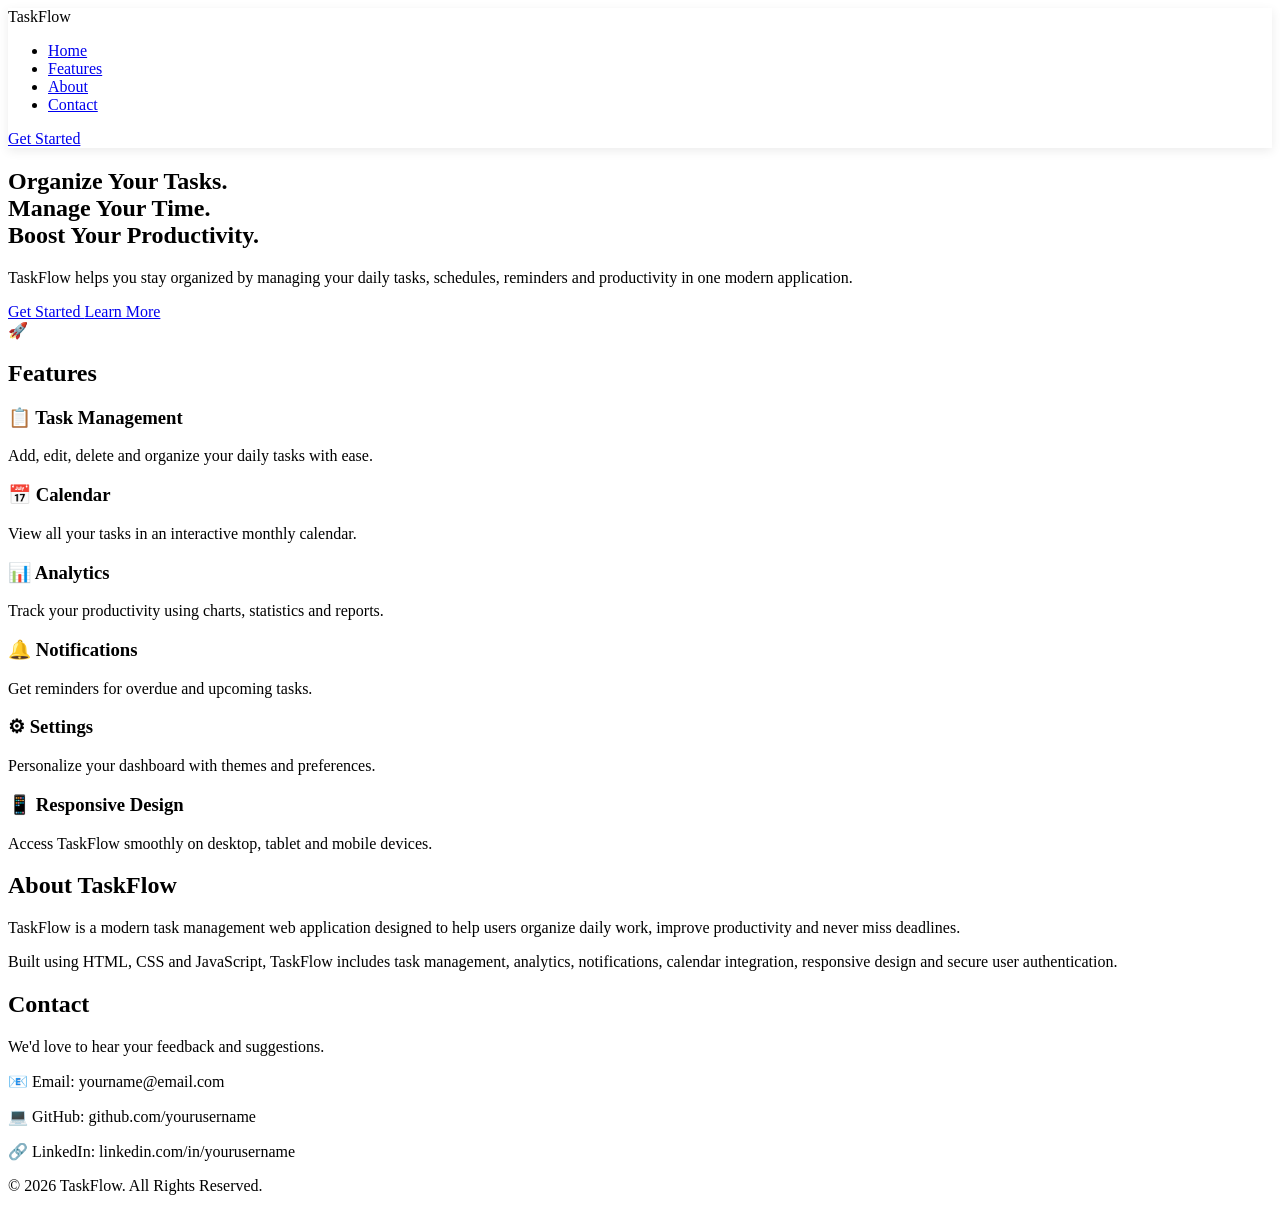
==== index.html @ 1ee9236d "Initial TaskFlow frontend" ====
<!DOCTYPE html>
<html lang="en">

<head>

    <meta charset="UTF-8">
    <meta name="viewport" content="width=device-width, initial-scale=1.0">

    <title>TaskFlow | Smart Task Management</title>

    <!-- Google Font -->
    <link href="https://fonts.googleapis.com/css2?family=Poppins:wght@300;400;500;600;700&display=swap" rel="stylesheet">

    <!-- CSS -->
    <link rel="stylesheet" href="css/style.css">

</head>

<body>

    <!-- ===========================
         NAVBAR
    ============================ -->

    <nav>

        <div class="logo">TaskFlow</div>

        <ul class="nav-links">

            <li><a href="#home">Home</a></li>

            <li><a href="#features">Features</a></li>

            <li><a href="#about">About</a></li>

            <li><a href="#contact">Contact</a></li>

        </ul>

        <a href="login.html" class="btn">
            Get Started
        </a>

    </nav>

    <!-- ===========================
         HERO SECTION
    ============================ -->

    <section id="home" class="hero">

        <div class="hero-content">

            <h1>

                Organize Your Tasks.<br>

                Manage Your Time.<br>

                Boost Your Productivity.

            </h1>

            <p>

                TaskFlow helps you stay organized by managing
                your daily tasks, schedules, reminders and
                productivity in one modern application.

            </p>

            <div class="hero-buttons">

                <a href="login.html" class="primary-btn">

                    Get Started

                </a>

                <a href="#features" class="secondary-btn">

                    Learn More

                </a>

            </div>

        </div>

        <div class="hero-placeholder">

            🚀

        </div>

    </section>

    <!-- ===========================
         FEATURES
    ============================ -->

    <section id="features" class="features">

        <h2>Features</h2>

        <div class="feature-container">

            <div class="feature-card">

                <h3>📋 Task Management</h3>

                <p>

                    Add, edit, delete and organize your daily
                    tasks with ease.

                </p>

            </div>

            <div class="feature-card">

                <h3>📅 Calendar</h3>

                <p>

                    View all your tasks in an interactive
                    monthly calendar.

                </p>

            </div>

            <div class="feature-card">

                <h3>📊 Analytics</h3>

                <p>

                    Track your productivity using charts,
                    statistics and reports.

                </p>

            </div>

            <div class="feature-card">

                <h3>🔔 Notifications</h3>

                <p>

                    Get reminders for overdue and upcoming
                    tasks.

                </p>

            </div>

            <div class="feature-card">

                <h3>⚙ Settings</h3>

                <p>

                    Personalize your dashboard with themes
                    and preferences.

                </p>

            </div>

            <div class="feature-card">

                <h3>📱 Responsive Design</h3>

                <p>

                    Access TaskFlow smoothly on desktop,
                    tablet and mobile devices.

                </p>

            </div>

        </div>

    </section>

    <!-- ===========================
         ABOUT
    ============================ -->

    <section id="about" class="about">

        <h2>About TaskFlow</h2>

        <p>

            TaskFlow is a modern task management web application
            designed to help users organize daily work,
            improve productivity and never miss deadlines.

        </p>

        <p>

            Built using HTML, CSS and JavaScript, TaskFlow
            includes task management, analytics, notifications,
            calendar integration, responsive design and secure
            user authentication.

        </p>

    </section>

    <!-- ===========================
         CONTACT
    ============================ -->

    <section id="contact" class="contact">

        <h2>Contact</h2>

        <p>

            We'd love to hear your feedback and suggestions.

        </p>

        <p>

            📧 Email:
            yourname@email.com

        </p>

        <p>

            💻 GitHub:
            github.com/yourusername

        </p>

        <p>

            🔗 LinkedIn:
            linkedin.com/in/yourusername

        </p>

    </section>

    <!-- ===========================
         FOOTER
    ============================ -->

    <footer>

        <p>

            © 2026 TaskFlow. All Rights Reserved.

        </p>

    </footer>
<script src="js/script.js"></script>
</body>

</html>
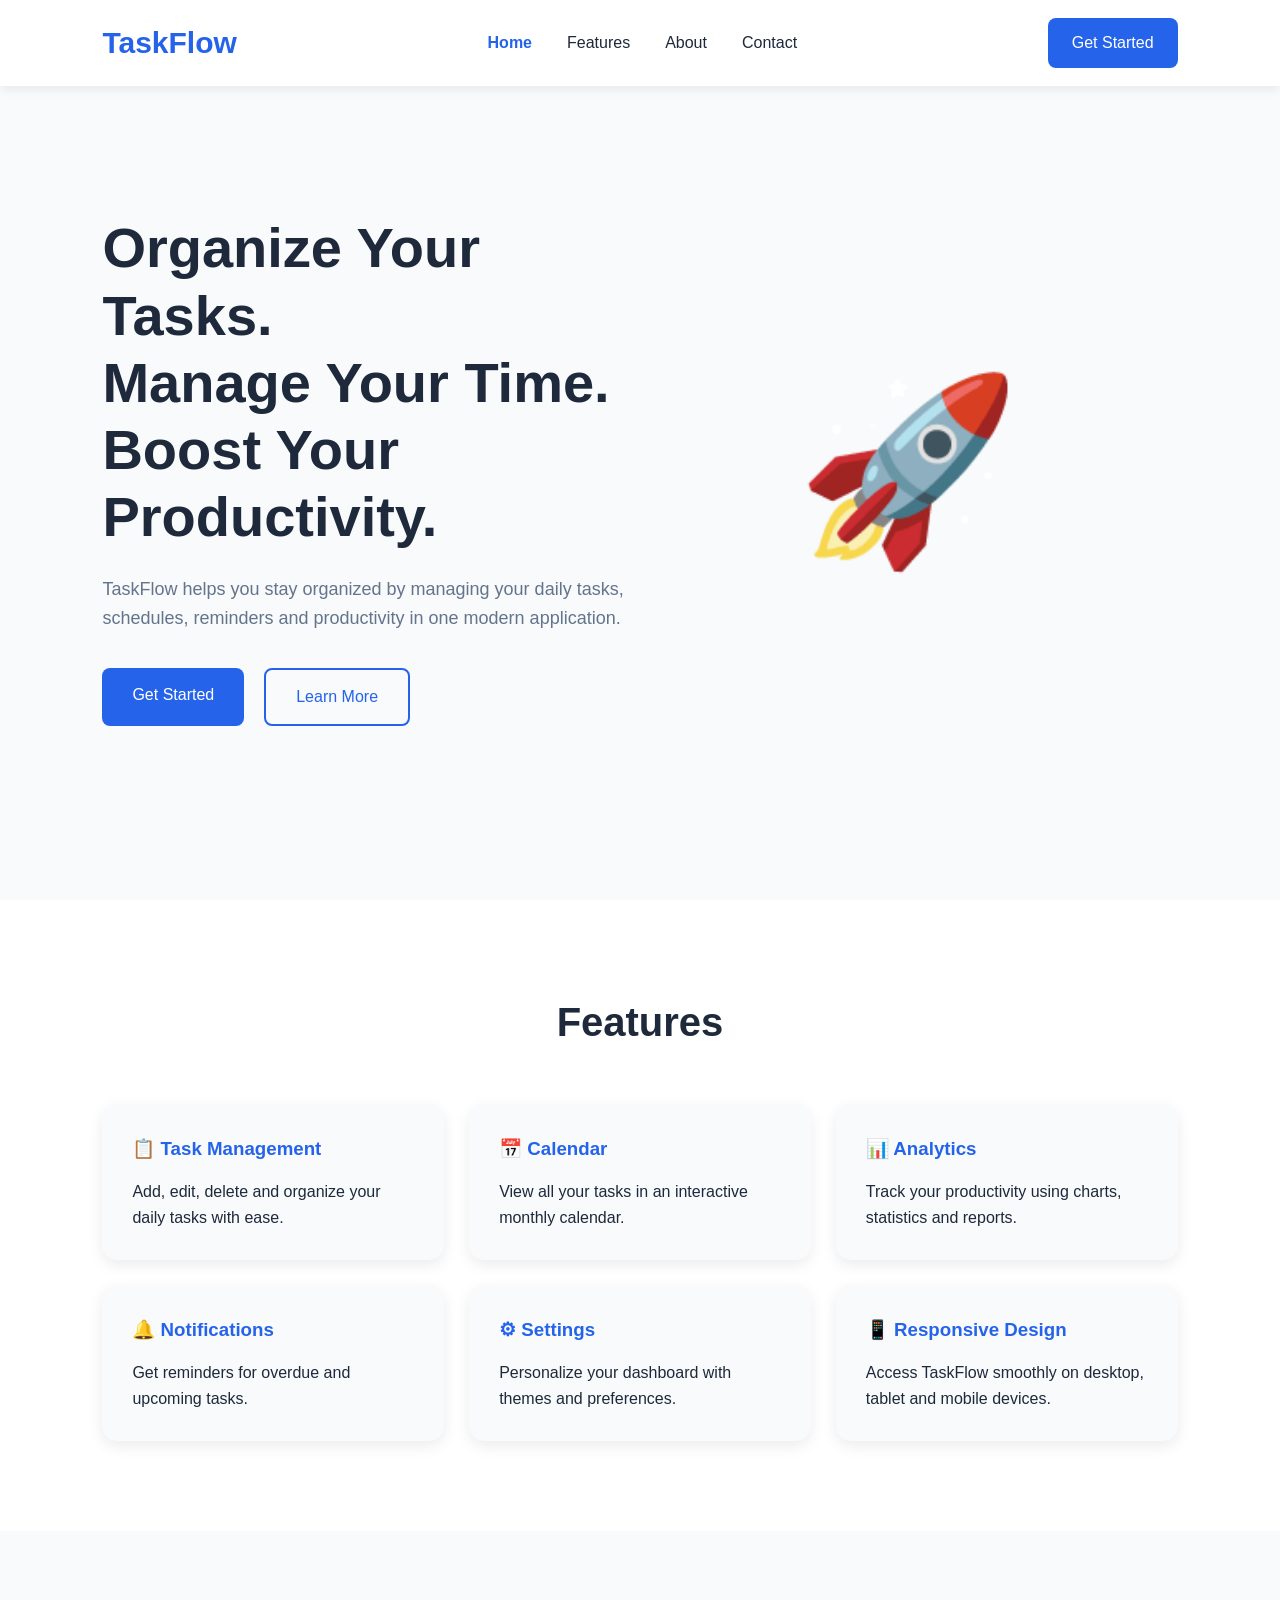
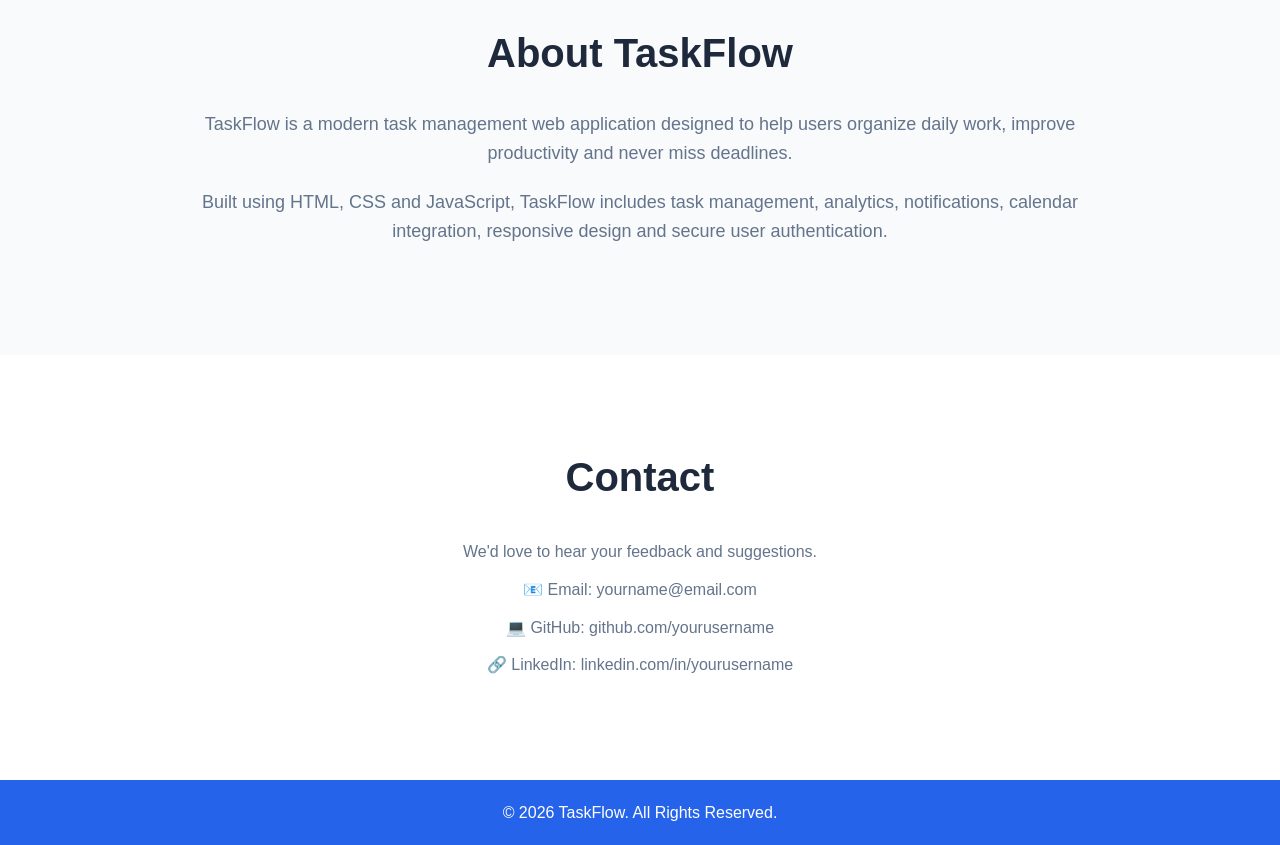
==== commit 26236d68: "Fix CSS folder path" ====
--- a/index.html
+++ b/index.html
@@ -12,7 +12,7 @@
     <link href="https://fonts.googleapis.com/css2?family=Poppins:wght@300;400;500;600;700&display=swap" rel="stylesheet">
 
     <!-- CSS -->
-    <link rel="stylesheet" href="css/style.css">
+    <link rel="stylesheet" href="CSS/style.css">
 
 </head>
 
--- a/CSS/style.css
+++ b/CSS/style.css
@@ -0,0 +1,426 @@
+/* ===========================
+   RESET
+=========================== */
+
+*{
+    margin:0;
+    padding:0;
+    box-sizing:border-box;
+}
+
+html{
+    scroll-behavior:smooth;
+}
+
+body{
+    font-family:'Poppins',sans-serif;
+    background:#F8FAFC;
+    color:#1E293B;
+    line-height:1.6;
+}
+
+/* ===========================
+   NAVBAR
+=========================== */
+
+nav{
+
+    position:fixed;
+    top:0;
+    left:0;
+    width:100%;
+
+    background:white;
+
+    display:flex;
+    justify-content:space-between;
+    align-items:center;
+
+    padding:18px 8%;
+
+    box-shadow:0 3px 10px rgba(0,0,0,.08);
+
+    z-index:1000;
+
+}
+
+.logo{
+
+    font-size:30px;
+    font-weight:700;
+    color:#2563EB;
+
+}
+
+.nav-links{
+
+    display:flex;
+    list-style:none;
+    gap:35px;
+
+}
+
+.nav-links a{
+
+    text-decoration:none;
+    color:#1E293B;
+    font-weight:500;
+    transition:.3s;
+
+}
+
+.nav-links a:hover{
+
+    color:#2563EB;
+
+}
+
+.btn{
+
+    text-decoration:none;
+    background:#2563EB;
+    color:white;
+
+    padding:12px 24px;
+
+    border-radius:8px;
+
+    transition:.3s;
+
+}
+
+.btn:hover{
+
+    background:#1D4ED8;
+
+}
+
+/* ===========================
+   HERO
+=========================== */
+
+.hero{
+
+    min-height:100vh;
+
+    display:flex;
+    justify-content:space-between;
+    align-items:center;
+
+    padding:120px 8% 80px;
+
+}
+
+.hero-content{
+
+    flex:1;
+
+}
+
+.hero-content h1{
+
+    font-size:56px;
+    line-height:1.2;
+    margin-bottom:25px;
+
+}
+
+.hero-content p{
+
+    color:#64748B;
+    font-size:18px;
+    max-width:600px;
+
+    margin-bottom:35px;
+
+}
+
+.hero-buttons{
+
+    display:flex;
+    gap:20px;
+
+}
+
+.primary-btn{
+
+    text-decoration:none;
+
+    background:#2563EB;
+    color:white;
+
+    padding:14px 30px;
+
+    border-radius:8px;
+
+    transition:.3s;
+
+}
+
+.primary-btn:hover{
+
+    background:#1D4ED8;
+
+}
+
+.secondary-btn{
+
+    text-decoration:none;
+
+    border:2px solid #2563EB;
+
+    color:#2563EB;
+
+    padding:14px 30px;
+
+    border-radius:8px;
+
+    transition:.3s;
+
+}
+
+.secondary-btn:hover{
+
+    background:#2563EB;
+    color:white;
+
+}
+
+.hero-placeholder{
+
+    flex:1;
+
+    display:flex;
+    justify-content:center;
+    align-items:center;
+
+    font-size:180px;
+
+}
+
+/* ===========================
+   FEATURES
+=========================== */
+
+.features{
+
+    padding:90px 8%;
+
+    background:white;
+
+}
+
+.features h2{
+
+    text-align:center;
+    font-size:40px;
+
+    margin-bottom:50px;
+
+}
+
+.feature-container{
+
+    display:grid;
+
+    grid-template-columns:repeat(auto-fit,minmax(280px,1fr));
+
+    gap:25px;
+
+}
+
+.feature-card{
+
+    background:#F8FAFC;
+
+    padding:30px;
+
+    border-radius:15px;
+
+    box-shadow:0 5px 15px rgba(0,0,0,.08);
+
+    transition:.3s;
+
+}
+
+.feature-card:hover{
+
+    transform:translateY(-8px);
+
+}
+
+.feature-card h3{
+
+    margin-bottom:15px;
+
+    color:#2563EB;
+
+}
+
+/* ===========================
+   ABOUT
+=========================== */
+
+.about{
+
+    padding:90px 8%;
+
+    text-align:center;
+
+}
+
+.about h2{
+
+    font-size:40px;
+
+    margin-bottom:25px;
+
+}
+
+.about p{
+
+    max-width:900px;
+
+    margin:20px auto;
+
+    color:#64748B;
+
+    font-size:18px;
+
+}
+
+/* ===========================
+   CONTACT
+=========================== */
+
+.contact{
+
+    padding:90px 8%;
+
+    background:white;
+
+    text-align:center;
+
+}
+
+.contact h2{
+
+    font-size:40px;
+
+    margin-bottom:30px;
+
+}
+
+.contact p{
+
+    margin:12px 0;
+
+    color:#64748B;
+
+}
+
+/* ===========================
+   FOOTER
+=========================== */
+
+footer{
+
+    background:#2563EB;
+
+    color:white;
+
+    text-align:center;
+
+    padding:20px;
+
+}
+
+/* ===========================
+   RESPONSIVE
+=========================== */
+
+@media(max-width:900px){
+
+    nav{
+
+        flex-direction:column;
+
+        gap:15px;
+
+    }
+
+    .hero{
+
+        flex-direction:column;
+
+        text-align:center;
+
+    }
+
+    .hero-content h1{
+
+        font-size:42px;
+
+    }
+
+    .hero-buttons{
+
+        justify-content:center;
+
+        flex-wrap:wrap;
+
+    }
+
+    .hero-placeholder{
+
+        font-size:120px;
+
+        margin-top:40px;
+
+    }
+
+}
+
+@media(max-width:600px){
+
+    .nav-links{
+
+        flex-wrap:wrap;
+
+        justify-content:center;
+
+        gap:15px;
+
+    }
+
+    .hero-content h1{
+
+        font-size:34px;
+
+    }
+
+    .features h2,
+    .about h2,
+    .contact h2{
+
+        font-size:30px;
+
+    }
+
+}
+/* Active Navigation */
+
+.nav-links a.active{
+
+    color:#2563EB;
+    font-weight:600;
+
+}
+
+/* Button Animation */
+
+.primary-btn{
+
+    transition:.3s;
+
+}
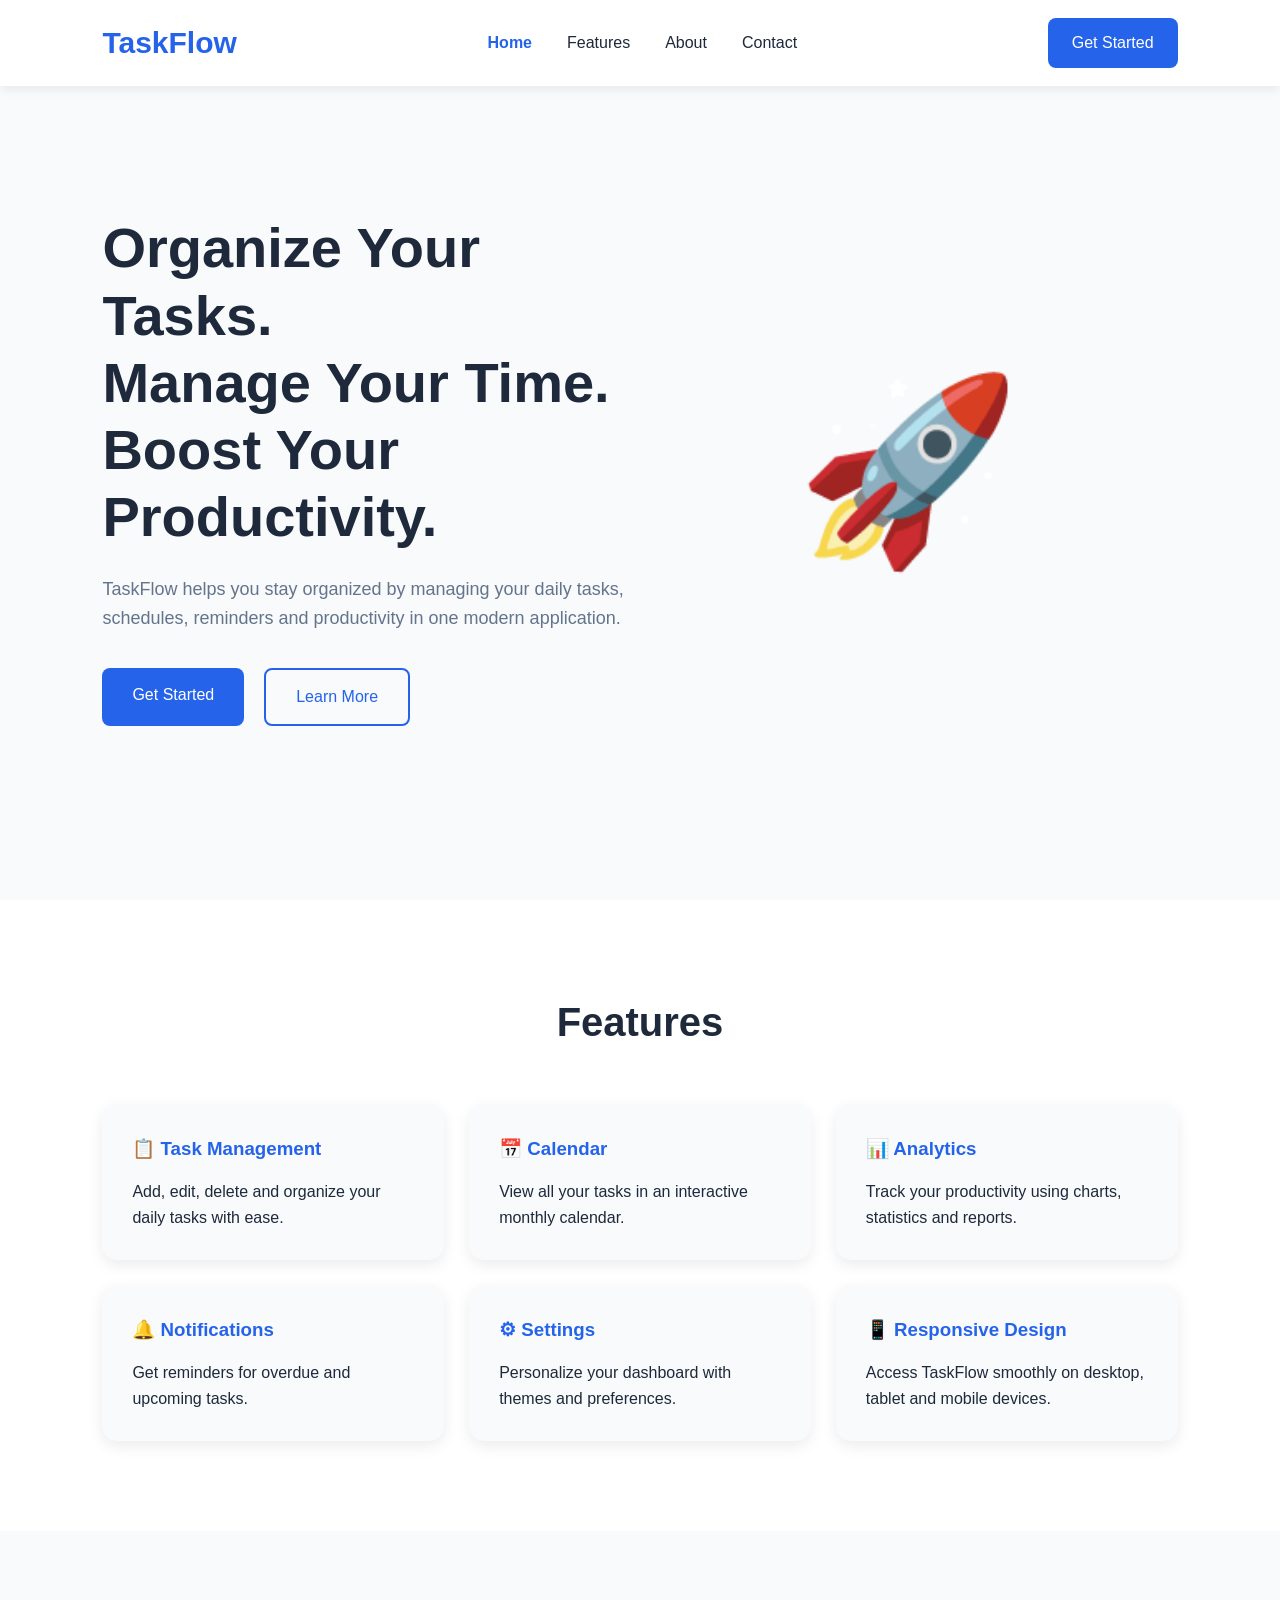
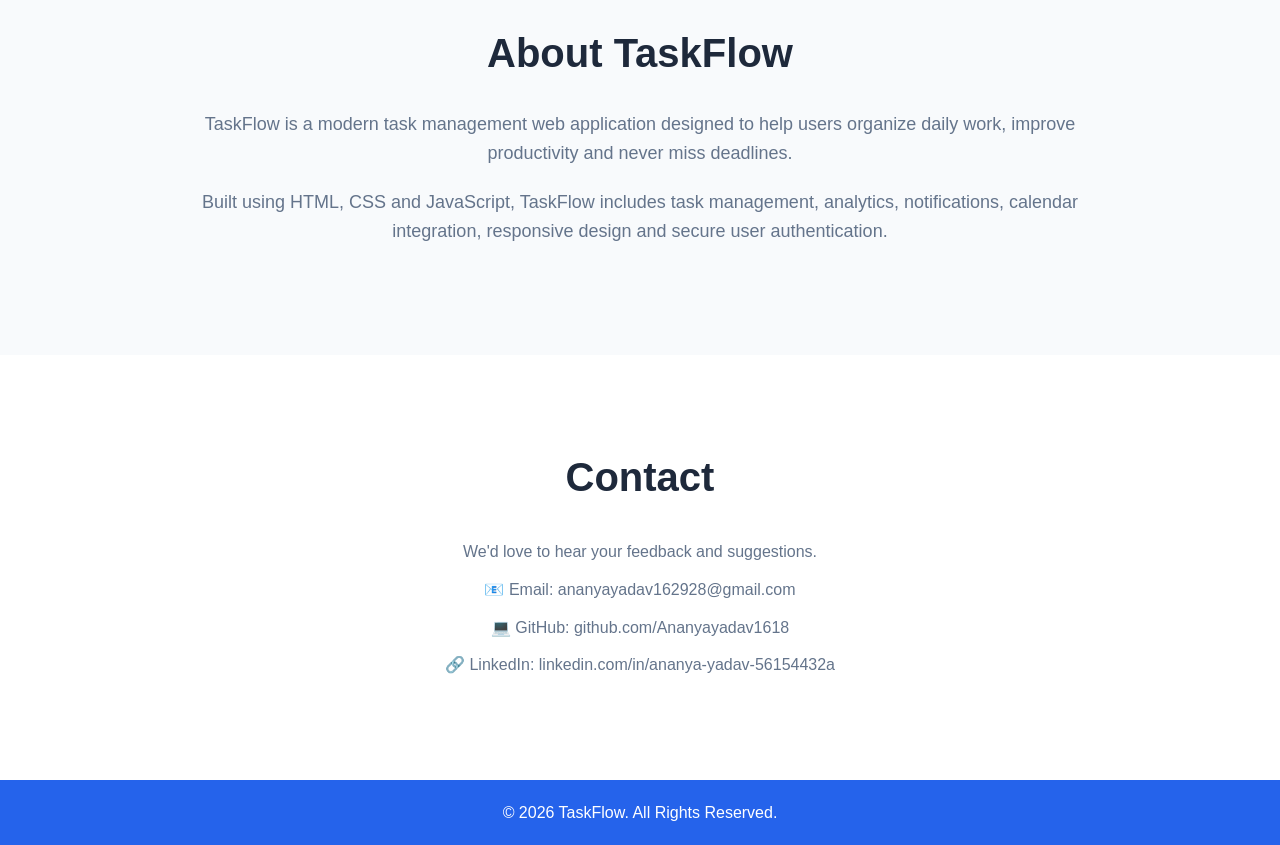
==== commit 452249ea: "Update contact links" ====
--- a/index.html
+++ b/index.html
@@ -232,21 +232,21 @@
         <p>
 
             📧 Email:
-            yourname@email.com
+            ananyayadav162928@gmail.com
 
         </p>
 
         <p>
 
             💻 GitHub:
-            github.com/yourusername
+            github.com/Ananyayadav1618
 
         </p>
 
         <p>
 
             🔗 LinkedIn:
-            linkedin.com/in/yourusername
+            linkedin.com/in/ananya-yadav-56154432a
 
         </p>
 
